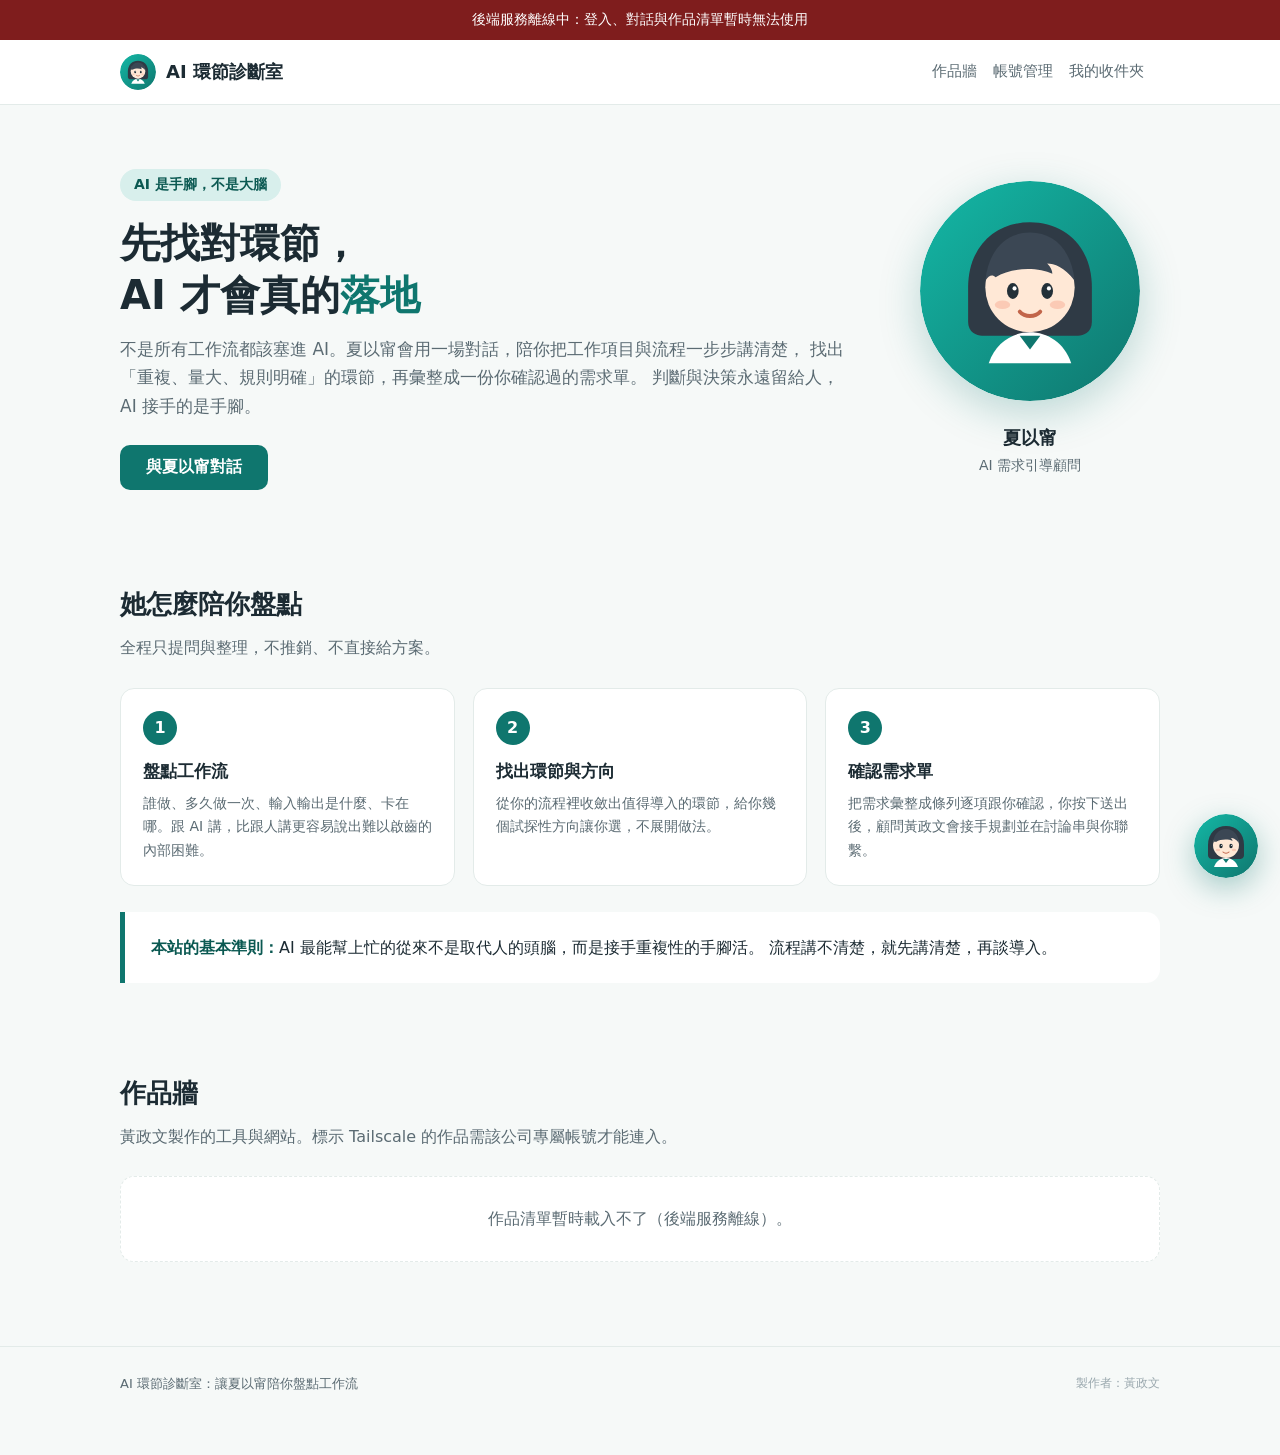
==== index.html @ 75956936 "feat: AI 環節診斷室前台靜態頁（GH Pages 首發） Co-Authored-By: Claude Fable 5 <noreply@anthropic.com>" ====
<!DOCTYPE html>
<html lang="zh-Hant">
<head>
<meta charset="utf-8">
<meta name="viewport" content="width=device-width, initial-scale=1">
<title>AI 環節診斷室：讓夏以甯陪你盤點工作流</title>
<meta name="description" content="不是所有工作流都該塞進 AI。夏以甯陪你把工作項目與流程講清楚，找出真正值得導入 AI 的環節。">
<link rel="icon" href="assets/xia-avatar.svg" type="image/svg+xml">
<link rel="stylesheet" href="assets/site.css">
<script src="https://accounts.google.com/gsi/client" async defer></script>
</head>
<body data-page="index">
<div id="banner"></div>

<header class="site-header">
  <div class="wrap">
    <a class="brand" href="index.html"><img src="assets/xia-avatar.svg" alt="夏以甯">AI 環節診斷室</a>
    <nav class="nav">
      <a href="index.html#works">作品牆</a>
      <a href="account.html">帳號管理</a>
      <a href="inbox.html">我的收件夾</a>
      <span id="auth-area"></span>
    </nav>
  </div>
</header>

<section class="hero">
  <div class="wrap">
    <div class="hero-text">
      <span class="eyebrow">AI 是手腳，不是大腦</span>
      <h1>先找對環節，<br>AI 才會真的<em>落地</em></h1>
      <p class="lead">
        不是所有工作流都該塞進 AI。夏以甯會用一場對話，陪你把工作項目與流程一步步講清楚，
        找出「重複、量大、規則明確」的環節，再彙整成一份你確認過的需求單。
        判斷與決策永遠留給人，AI 接手的是手腳。
      </p>
      <button class="btn btn-primary" id="btn-chat-cta" type="button">與夏以甯對話</button>
    </div>
    <div class="hero-avatar">
      <img src="assets/xia-avatar.svg" alt="夏以甯頭像" id="hero-avatar">
      <div class="avatar-name">夏以甯</div>
      <div class="avatar-role">AI 需求引導顧問</div>
    </div>
  </div>
</section>

<section class="section">
  <div class="wrap">
    <h2>她怎麼陪你盤點</h2>
    <p class="section-sub">全程只提問與整理，不推銷、不直接給方案。</p>
    <div class="steps">
      <div class="step-card">
        <div class="step-no">1</div>
        <h3>盤點工作流</h3>
        <p>誰做、多久做一次、輸入輸出是什麼、卡在哪。跟 AI 講，比跟人講更容易說出難以啟齒的內部困難。</p>
      </div>
      <div class="step-card">
        <div class="step-no">2</div>
        <h3>找出環節與方向</h3>
        <p>從你的流程裡收斂出值得導入的環節，給你幾個試探性方向讓你選，不展開做法。</p>
      </div>
      <div class="step-card">
        <div class="step-no">3</div>
        <h3>確認需求單</h3>
        <p>把需求彙整成條列逐項跟你確認，你按下送出後，顧問黃政文會接手規劃並在討論串與你聯繫。</p>
      </div>
    </div>
    <div class="belief">
      <strong>本站的基本準則：</strong>AI 最能幫上忙的從來不是取代人的頭腦，而是接手重複性的手腳活。
      流程講不清楚，就先講清楚，再談導入。
    </div>
  </div>
</section>

<section class="section" id="works">
  <div class="wrap">
    <h2>作品牆</h2>
    <p class="section-sub">黃政文製作的工具與網站。標示 Tailscale 的作品需該公司專屬帳號才能連入。</p>
    <div class="works-grid" id="works-grid"></div>
  </div>
</section>

<footer class="site-footer">
  <div class="wrap">
    <span>AI 環節診斷室：讓夏以甯陪你盤點工作流</span>
    <span class="author-credit">製作者：黃政文</span>
  </div>
</footer>

<div id="notice"></div>
<script src="assets/app.js"></script>
<script src="assets/chat.js"></script>
</body>
</html>
---- assets/site.css ----
:root {
  --ink: #1c2b33;
  --muted: #5b6b73;
  --teal: #0f766e;
  --teal-dark: #0b5952;
  --teal-soft: #d8efec;
  --bg: #f6f9f8;
  --card: #ffffff;
  --line: #e3ebe9;
  --amber: #b45309;
  --amber-soft: #fef3c7;
  --danger: #b91c1c;
}

* { box-sizing: border-box; margin: 0; padding: 0; }

body {
  font-family: "Noto Sans TC", "Microsoft JhengHei", system-ui, sans-serif;
  background: var(--bg);
  color: var(--ink);
  line-height: 1.7;
}

a { color: var(--teal); text-decoration: none; }
a:hover { text-decoration: underline; }

.wrap { max-width: 1080px; margin: 0 auto; padding: 0 20px; }

/* ---------- header ---------- */
.site-header {
  background: var(--card);
  border-bottom: 1px solid var(--line);
  position: sticky; top: 0; z-index: 50;
}
.site-header .wrap {
  display: flex; align-items: center; gap: 18px; height: 64px;
}
.brand { display: flex; align-items: center; gap: 10px; font-weight: 700; font-size: 18px; color: var(--ink); }
.brand img { width: 36px; height: 36px; border-radius: 50%; }
.brand:hover { text-decoration: none; }
.nav { display: flex; gap: 16px; margin-left: auto; align-items: center; }
.nav a { color: var(--muted); font-size: 15px; }
.nav a.active { color: var(--teal); font-weight: 700; }
.user-chip {
  display: flex; align-items: center; gap: 8px;
  background: var(--teal-soft); border-radius: 999px; padding: 4px 12px 4px 4px;
  font-size: 14px; color: var(--teal-dark);
}
.user-chip img { width: 28px; height: 28px; border-radius: 50%; }
.user-chip button {
  border: 0; background: none; color: var(--muted); cursor: pointer; font-size: 13px;
}

/* ---------- hero ---------- */
.hero { padding: 64px 0 48px; }
.hero .wrap { display: flex; gap: 48px; align-items: center; flex-wrap: wrap; }
.hero-text { flex: 1 1 420px; }
.hero-text .eyebrow {
  display: inline-block; background: var(--teal-soft); color: var(--teal-dark);
  border-radius: 999px; padding: 4px 14px; font-size: 14px; font-weight: 700; margin-bottom: 16px;
}
.hero-text h1 { font-size: 40px; line-height: 1.3; margin-bottom: 14px; }
.hero-text h1 em { font-style: normal; color: var(--teal); }
.hero-text p.lead { font-size: 17px; color: var(--muted); margin-bottom: 24px; }
.hero-avatar { flex: 0 0 260px; text-align: center; }
.hero-avatar img {
  width: 220px; height: 220px; border-radius: 50%;
  box-shadow: 0 12px 40px rgba(15, 118, 110, 0.25);
}
.hero-avatar .avatar-name { margin-top: 14px; font-weight: 700; font-size: 18px; }
.hero-avatar .avatar-role { color: var(--muted); font-size: 14px; }

.btn {
  display: inline-block; border: 0; cursor: pointer; font-size: 16px; font-weight: 700;
  border-radius: 10px; padding: 12px 26px; transition: background 0.15s;
}
.btn-primary { background: var(--teal); color: #fff; }
.btn-primary:hover { background: var(--teal-dark); }
.btn-ghost { background: none; border: 1px solid var(--line); color: var(--muted); }
.btn-small { font-size: 14px; padding: 8px 16px; }

/* ---------- sections ---------- */
.section { padding: 44px 0; }
.section h2 { font-size: 26px; margin-bottom: 8px; }
.section .section-sub { color: var(--muted); margin-bottom: 26px; }

.steps { display: grid; grid-template-columns: repeat(auto-fit, minmax(240px, 1fr)); gap: 18px; }
.step-card {
  background: var(--card); border: 1px solid var(--line); border-radius: 14px; padding: 22px;
}
.step-card .step-no {
  width: 34px; height: 34px; border-radius: 50%; background: var(--teal); color: #fff;
  display: flex; align-items: center; justify-content: center; font-weight: 700; margin-bottom: 12px;
}
.step-card h3 { font-size: 17px; margin-bottom: 6px; }
.step-card p { font-size: 14px; color: var(--muted); }

.belief {
  background: var(--card); border-left: 5px solid var(--teal);
  border-radius: 0 14px 14px 0; padding: 22px 26px; margin-top: 26px;
}
.belief strong { color: var(--teal-dark); }

/* ---------- works ---------- */
.works-grid { display: grid; grid-template-columns: repeat(auto-fill, minmax(280px, 1fr)); gap: 18px; }
.work-card {
  background: var(--card); border: 1px solid var(--line); border-radius: 14px;
  padding: 20px; display: flex; flex-direction: column; gap: 10px;
}
.work-card h3 { font-size: 17px; }
.work-cover {
  width: 100%; aspect-ratio: 16 / 10; object-fit: cover; object-position: top;
  border-radius: 10px; border: 1px solid var(--line); background: var(--bg);
}
.work-card p { font-size: 14px; color: var(--muted); flex: 1; }
.tag-row { display: flex; flex-wrap: wrap; gap: 6px; }
.tag {
  background: var(--bg); border: 1px solid var(--line); color: var(--muted);
  border-radius: 999px; padding: 2px 10px; font-size: 12px;
}
.badge-ts {
  background: var(--amber-soft); color: var(--amber); border-radius: 8px;
  padding: 4px 10px; font-size: 12px; font-weight: 700;
}
.empty-hint { color: var(--muted); background: var(--card); border: 1px dashed var(--line); border-radius: 14px; padding: 28px; text-align: center; }

/* ---------- forms / cards ---------- */
.page-title { padding: 40px 0 6px; }
.card {
  background: var(--card); border: 1px solid var(--line); border-radius: 14px;
  padding: 26px; margin-bottom: 18px;
}
.card h2 { font-size: 20px; margin-bottom: 14px; }
.field { margin-bottom: 16px; }
.field label { display: block; font-size: 14px; font-weight: 700; margin-bottom: 6px; }
.field input {
  width: 100%; max-width: 520px; padding: 10px 12px; font-size: 15px;
  border: 1px solid var(--line); border-radius: 8px; background: #fff; color: var(--ink);
}
.field .hint { font-size: 13px; color: var(--muted); margin-top: 4px; }
.form-msg { font-size: 14px; margin-top: 10px; }
.form-msg.ok { color: var(--teal-dark); }
.form-msg.err { color: var(--danger); }

/* ---------- notice / banner ---------- */
#banner {
  display: none; background: #7f1d1d; color: #fff; text-align: center;
  padding: 8px 16px; font-size: 14px;
}
#notice {
  position: fixed; left: 50%; bottom: 40px; transform: translateX(-50%);
  background: var(--ink); color: #fff; border-radius: 10px; padding: 12px 22px;
  font-size: 15px; box-shadow: 0 8px 24px rgba(0,0,0,0.25); z-index: 90;
  opacity: 0; pointer-events: none; transition: opacity 0.25s;
}
#notice.show { opacity: 1; }

.require-login { text-align: center; padding: 60px 0; }
.require-login p { color: var(--muted); margin-bottom: 18px; }

/* ---------- footer ---------- */
.site-footer {
  border-top: 1px solid var(--line); margin-top: 40px;
  padding: 26px 0 60px; color: var(--muted); font-size: 13px;
}
.site-footer .wrap { display: flex; justify-content: space-between; flex-wrap: wrap; gap: 8px; }
.author-credit { color: #9aa8ae; font-size: 12px; }

@media (max-width: 720px) {
  .hero-text h1 { font-size: 30px; }
  .site-header .wrap { height: auto; padding: 10px 20px; flex-wrap: wrap; }
  .nav { margin-left: 0; width: 100%; }
}

/* ---------- 夏以甯對話窗 ---------- */
#xia-fab {
  position: fixed; right: 22px; bottom: 22px; z-index: 80;
  width: 64px; height: 64px; border-radius: 50%; border: 0; cursor: pointer;
  background: var(--card); padding: 0;
  box-shadow: 0 10px 30px rgba(15, 118, 110, 0.35);
  transition: transform 0.15s;
}
#xia-fab:hover { transform: scale(1.06); }
#xia-fab img { width: 100%; height: 100%; border-radius: 50%; display: block; object-fit: cover; }

#xia-panel {
  position: fixed; right: 22px; bottom: 22px; z-index: 85;
  width: 380px; max-width: calc(100vw - 24px);
  height: 560px; max-height: calc(100vh - 90px);
  background: var(--card); border: 1px solid var(--line); border-radius: 16px;
  box-shadow: 0 18px 60px rgba(0, 0, 0, 0.22);
  display: flex; flex-direction: column; overflow: hidden;
}
.xia-head {
  display: flex; align-items: center; gap: 10px; padding: 12px 14px;
  background: var(--teal); color: #fff;
}
.xia-head img { width: 38px; height: 38px; border-radius: 50%; background: #fff; object-fit: cover; }
.xia-head .t { flex: 1; line-height: 1.3; }
.xia-head .t b { display: block; font-size: 15px; }
.xia-head .t span { font-size: 12px; opacity: 0.85; }
.xia-head button { border: 0; background: none; color: #fff; font-size: 17px; cursor: pointer; padding: 4px 8px; }
.xia-body {
  flex: 1; overflow-y: auto; padding: 14px; background: var(--bg);
  display: flex; flex-direction: column; gap: 10px;
}
.xia-msg {
  max-width: 85%; padding: 10px 13px; border-radius: 14px;
  font-size: 14px; line-height: 1.65; white-space: pre-wrap; word-break: break-word;
}
.xia-msg.assistant { background: var(--card); border: 1px solid var(--line); border-bottom-left-radius: 4px; align-self: flex-start; }
.xia-msg.user { background: var(--teal); color: #fff; border-bottom-right-radius: 4px; align-self: flex-end; }
.xia-msg.system { background: var(--amber-soft); color: var(--amber); font-size: 13px; align-self: center; text-align: center; }
.xia-think {
  display: flex; gap: 6px; align-items: center; align-self: flex-start;
  background: var(--card); border: 1px solid var(--line); border-radius: 14px;
  padding: 10px 14px; font-size: 13px; color: var(--muted);
}
.xia-think .dot { width: 6px; height: 6px; border-radius: 50%; background: var(--teal); animation: xiaBlink 1.2s infinite; }
.xia-think .dot:nth-child(2) { animation-delay: 0.2s; }
.xia-think .dot:nth-child(3) { animation-delay: 0.4s; }
@keyframes xiaBlink { 0%, 80%, 100% { opacity: 0.25; } 40% { opacity: 1; } }
.xia-foot { display: flex; gap: 8px; padding: 10px; border-top: 1px solid var(--line); background: var(--card); }
.xia-foot textarea {
  flex: 1; resize: none; border: 1px solid var(--line); border-radius: 10px;
  padding: 9px 11px; font-size: 14px; font-family: inherit; line-height: 1.5;
}
.xia-foot button {
  border: 0; background: var(--teal); color: #fff; border-radius: 10px;
  padding: 0 18px; font-size: 14px; font-weight: 700; cursor: pointer;
}
.xia-foot button:disabled { opacity: 0.5; cursor: default; }
.xia-gate { margin: auto; text-align: center; padding: 24px; color: var(--muted); font-size: 14px; display: flex; flex-direction: column; gap: 14px; align-items: center; }
.xia-gate img { width: 72px; height: 72px; border-radius: 50%; object-fit: cover; }
.xia-ticket-bar { padding: 8px 10px; border-top: 1px solid var(--line); background: var(--teal-soft); }
.xia-ticket-bar button {
  width: 100%; border: 0; background: var(--teal); color: #fff; border-radius: 10px;
  padding: 10px 0; font-size: 15px; font-weight: 700; cursor: pointer;
}
.xia-ticket-bar button:hover { background: var(--teal-dark); }
.xia-ticket-bar button:disabled { opacity: 0.5; cursor: default; }

/* ---------- 收件夾 ---------- */
.ticket-card { cursor: pointer; transition: border-color 0.15s; }
.ticket-card:hover { border-color: var(--teal); }
.ticket-card p { color: var(--muted); font-size: 14px; margin: 8px 0 6px; }
.ticket-head { display: flex; justify-content: space-between; align-items: center; }
.ticket-time { color: var(--muted); font-size: 13px; }
.ticket-count { color: var(--muted); font-size: 12px; }
.ticket-summary { white-space: pre-wrap; word-break: break-word; font-size: 14px; color: var(--ink); max-height: 260px; overflow-y: auto; }
.ticket-meta { font-size: 12px; color: var(--muted); margin: 10px 0 4px; }
.ticket-msg { padding: 10px 13px; border-radius: 12px; font-size: 14px; white-space: pre-wrap; word-break: break-word; }
.ticket-msg.t-admin { background: var(--teal-soft); }
.ticket-msg.t-member { background: var(--bg); border: 1px solid var(--line); }
.reply-row { margin-top: 14px; margin-bottom: 10px; }
.reply-row textarea {
  width: 100%; border: 1px solid var(--line); border-radius: 10px;
  padding: 10px 12px; font-size: 14px; font-family: inherit; line-height: 1.6; resize: vertical;
}
@media (max-width: 480px) {
  #xia-panel { right: 8px; bottom: 8px; width: calc(100vw - 16px); height: calc(100vh - 80px); }
}
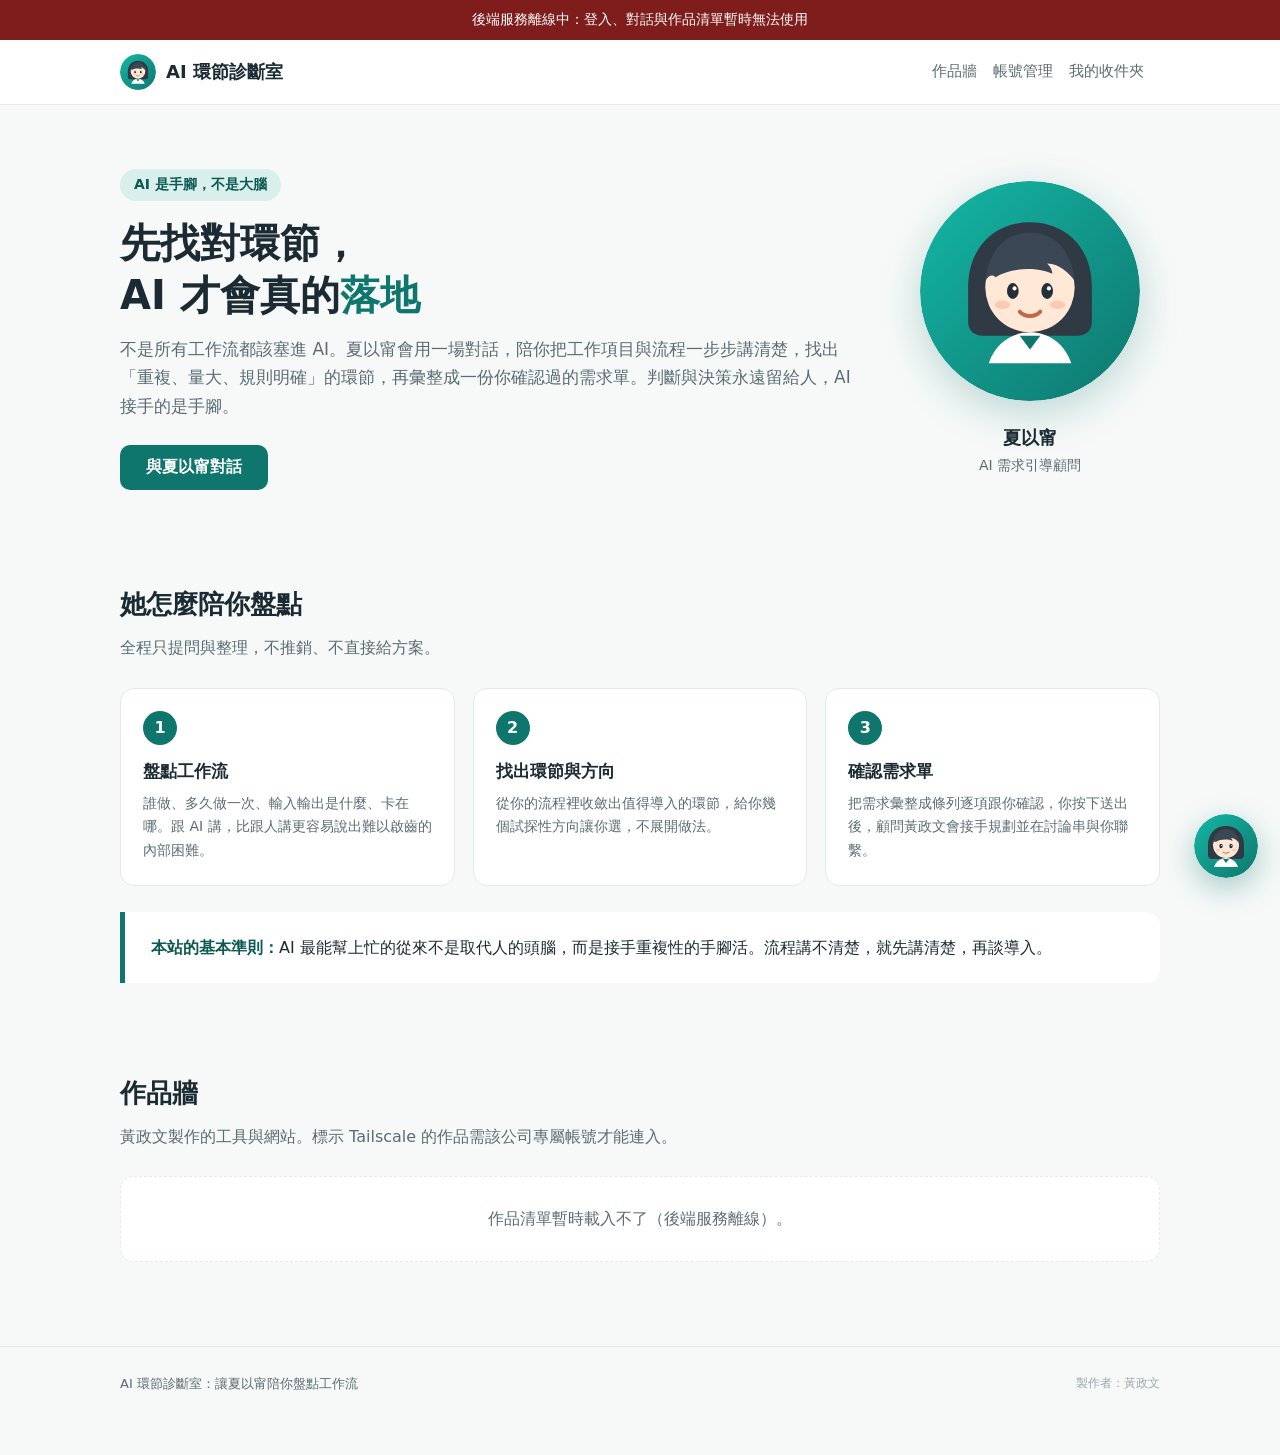
==== commit 2c55cda4: "Deploy: update site content (2026-07-10 16:59)" ====
--- a/index.html
+++ b/index.html
@@ -14,7 +14,7 @@
 
 <header class="site-header">
   <div class="wrap">
-    <a class="brand" href="index.html"><img src="assets/xia-avatar.svg" alt="夏以甯">AI 環節診斷室</a>
+    <a class="brand" href="index.html"><img src="https://fde.cattravelworld.com/avatar/current" alt="夏以甯" onerror="this.onerror=null;this.src='assets/xia-avatar.svg'">AI 環節診斷室</a>
     <nav class="nav">
       <a href="index.html#works">作品牆</a>
       <a href="account.html">帳號管理</a>
@@ -29,15 +29,11 @@
     <div class="hero-text">
       <span class="eyebrow">AI 是手腳，不是大腦</span>
       <h1>先找對環節，<br>AI 才會真的<em>落地</em></h1>
-      <p class="lead">
-        不是所有工作流都該塞進 AI。夏以甯會用一場對話，陪你把工作項目與流程一步步講清楚，
-        找出「重複、量大、規則明確」的環節，再彙整成一份你確認過的需求單。
-        判斷與決策永遠留給人，AI 接手的是手腳。
-      </p>
+      <p class="lead">不是所有工作流都該塞進 AI。夏以甯會用一場對話，陪你把工作項目與流程一步步講清楚，找出「重複、量大、規則明確」的環節，再彙整成一份你確認過的需求單。判斷與決策永遠留給人，AI 接手的是手腳。</p>
       <button class="btn btn-primary" id="btn-chat-cta" type="button">與夏以甯對話</button>
     </div>
     <div class="hero-avatar">
-      <img src="assets/xia-avatar.svg" alt="夏以甯頭像" id="hero-avatar">
+      <img src="https://fde.cattravelworld.com/avatar/current" alt="夏以甯頭像" id="hero-avatar" onerror="this.onerror=null;this.src='assets/xia-avatar.svg'">
       <div class="avatar-name">夏以甯</div>
       <div class="avatar-role">AI 需求引導顧問</div>
     </div>
@@ -66,8 +62,7 @@
       </div>
     </div>
     <div class="belief">
-      <strong>本站的基本準則：</strong>AI 最能幫上忙的從來不是取代人的頭腦，而是接手重複性的手腳活。
-      流程講不清楚，就先講清楚，再談導入。
+      <strong>本站的基本準則：</strong>AI 最能幫上忙的從來不是取代人的頭腦，而是接手重複性的手腳活。流程講不清楚，就先講清楚，再談導入。
     </div>
   </div>
 </section>
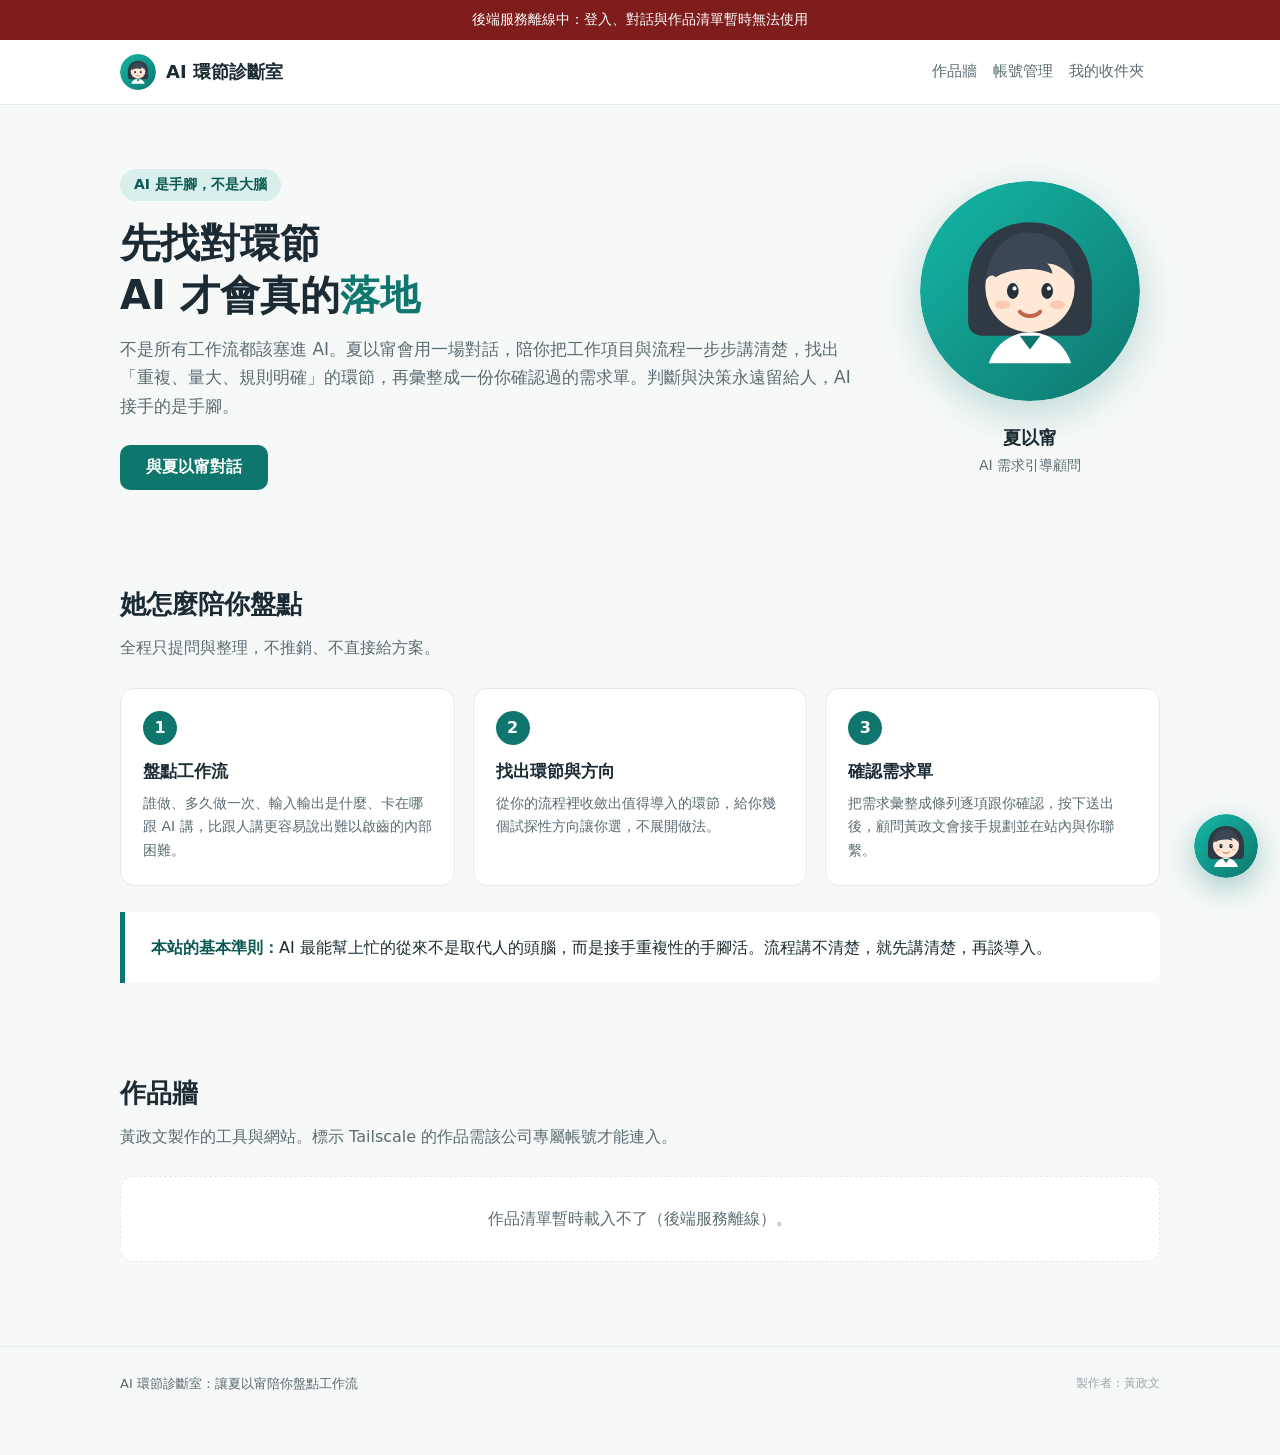
==== commit 217127d5: "Deploy: update site content (2026-07-10 17:10)" ====
--- a/index.html
+++ b/index.html
@@ -28,7 +28,7 @@
   <div class="wrap">
     <div class="hero-text">
       <span class="eyebrow">AI 是手腳，不是大腦</span>
-      <h1>先找對環節，<br>AI 才會真的<em>落地</em></h1>
+      <h1>先找對環節<br>AI 才會真的<em>落地</em></h1>
       <p class="lead">不是所有工作流都該塞進 AI。夏以甯會用一場對話，陪你把工作項目與流程一步步講清楚，找出「重複、量大、規則明確」的環節，再彙整成一份你確認過的需求單。判斷與決策永遠留給人，AI 接手的是手腳。</p>
       <button class="btn btn-primary" id="btn-chat-cta" type="button">與夏以甯對話</button>
     </div>
@@ -48,7 +48,7 @@
       <div class="step-card">
         <div class="step-no">1</div>
         <h3>盤點工作流</h3>
-        <p>誰做、多久做一次、輸入輸出是什麼、卡在哪。跟 AI 講，比跟人講更容易說出難以啟齒的內部困難。</p>
+        <p>誰做、多久做一次、輸入輸出是什麼、卡在哪跟 AI 講，比跟人講更容易說出難以啟齒的內部困難。</p>
       </div>
       <div class="step-card">
         <div class="step-no">2</div>
@@ -58,7 +58,7 @@
       <div class="step-card">
         <div class="step-no">3</div>
         <h3>確認需求單</h3>
-        <p>把需求彙整成條列逐項跟你確認，你按下送出後，顧問黃政文會接手規劃並在討論串與你聯繫。</p>
+        <p>把需求彙整成條列逐項跟你確認，按下送出後，顧問黃政文會接手規劃並在站內與你聯繫。</p>
       </div>
     </div>
     <div class="belief">
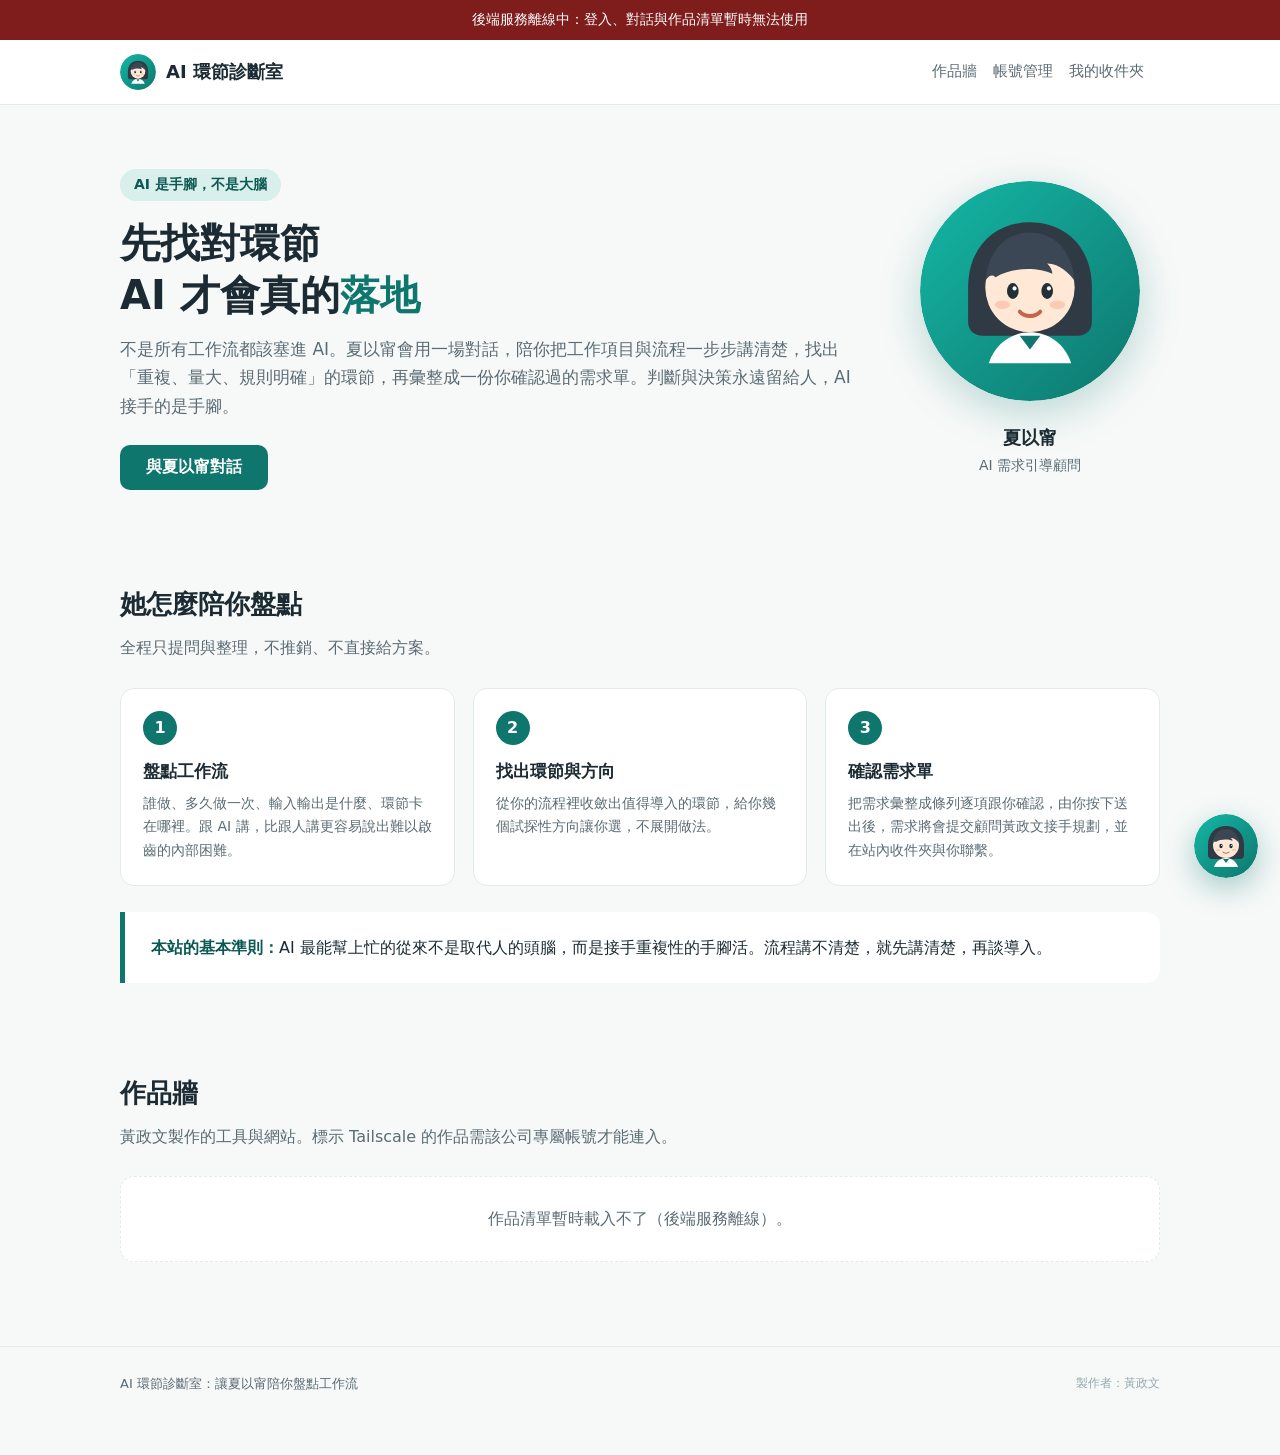
==== commit 0459278e: "Deploy: update site content (2026-07-10 17:24)" ====
--- a/index.html
+++ b/index.html
@@ -48,7 +48,7 @@
       <div class="step-card">
         <div class="step-no">1</div>
         <h3>盤點工作流</h3>
-        <p>誰做、多久做一次、輸入輸出是什麼、卡在哪跟 AI 講，比跟人講更容易說出難以啟齒的內部困難。</p>
+        <p>誰做、多久做一次、輸入輸出是什麼、環節卡在哪裡。跟 AI 講，比跟人講更容易說出難以啟齒的內部困難。</p>
       </div>
       <div class="step-card">
         <div class="step-no">2</div>
@@ -58,7 +58,7 @@
       <div class="step-card">
         <div class="step-no">3</div>
         <h3>確認需求單</h3>
-        <p>把需求彙整成條列逐項跟你確認，按下送出後，顧問黃政文會接手規劃並在站內與你聯繫。</p>
+        <p>把需求彙整成條列逐項跟你確認，由你按下送出後，需求將會提交顧問黃政文接手規劃，並在站內收件夾與你聯繫。</p>
       </div>
     </div>
     <div class="belief">
